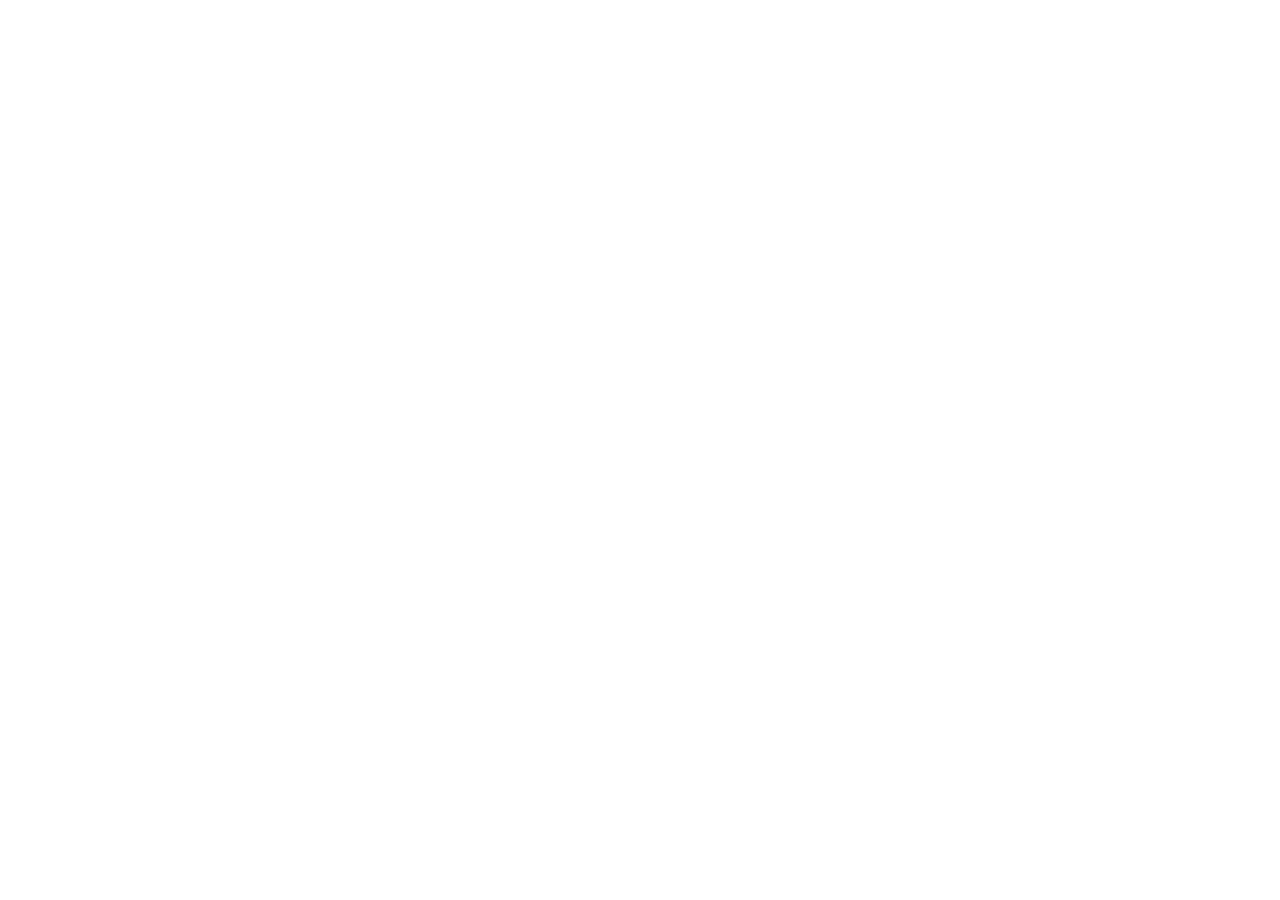
==== Documents/zigzag/index.html @ c941ffdc "색상 변수 지정" ====
<!DOCTYPE html>
<html>
	<head>
		<link rel="preconnect" href="https://fonts.googleapis.com">
		<link rel="preconnect" href="https://fonts.gstatic.com" crossorigin>
		<link href="https://fonts.googleapis.com/css2?family=Montserrat:wght@500;700&display=swap" rel="stylesheet">		
		<link rel="stylesheet" href="style.css">
	</head>
	<body>
	</body>
</html>
---- Documents/zigzag/style.css ----
/* 색상 변수 */
:root {
    font-family: 'Montserrat', sans-serif;
	--main-bg-color: #51318b;
	--highlight-color: #d9501a;
	--lightpurple-color: #a887e1;
	/*
	font-weight: 500;
	font-weight: 700;
	*/
}
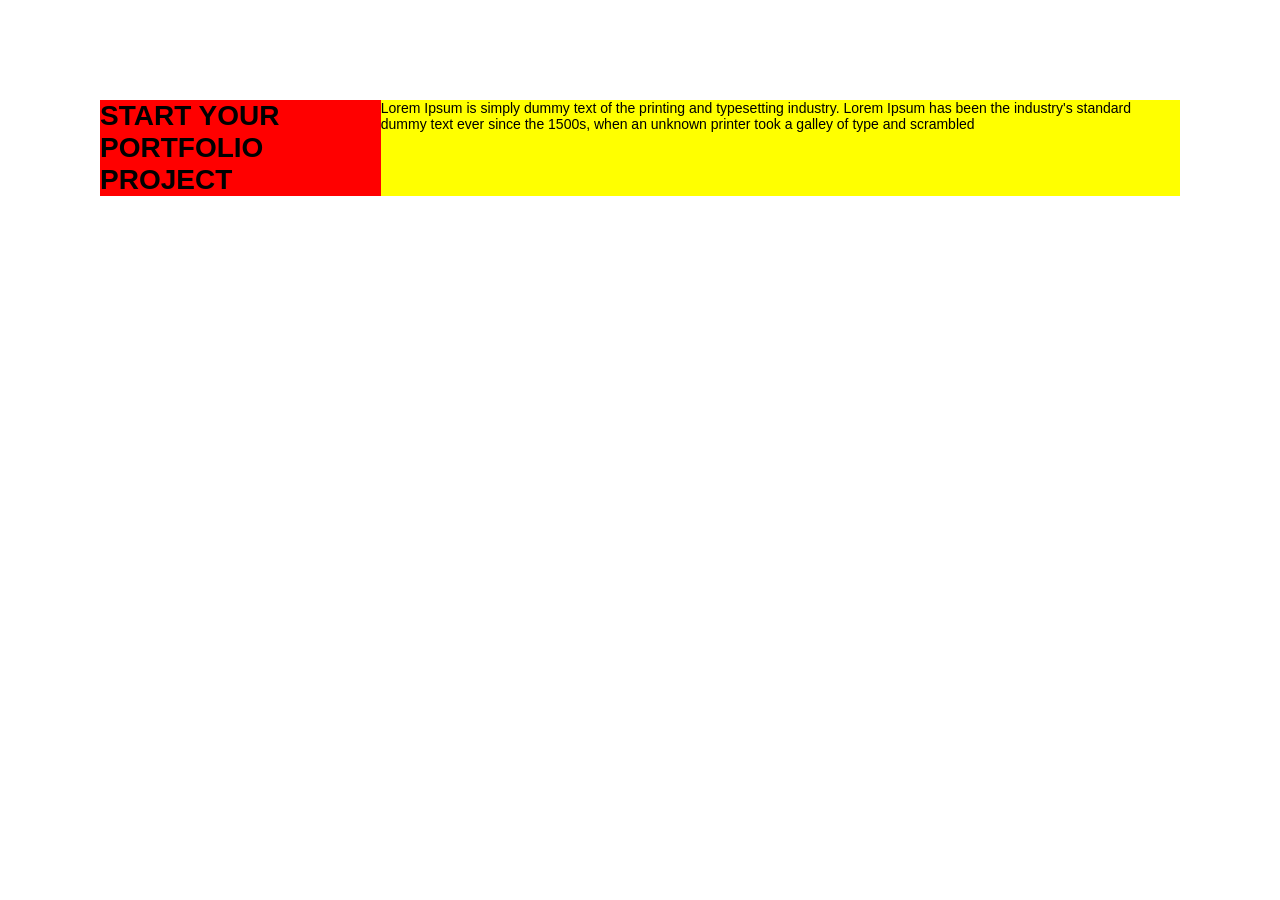
==== commit faa5f3fd: "header 레이아웃" ====
--- a/Documents/zigzag/index.html
+++ b/Documents/zigzag/index.html
@@ -1,5 +1,5 @@
 <!DOCTYPE html>
-<html>
+<html lang="en">
 	<head>
 		<link rel="preconnect" href="https://fonts.googleapis.com">
 		<link rel="preconnect" href="https://fonts.gstatic.com" crossorigin>
@@ -7,5 +7,15 @@
 		<link rel="stylesheet" href="style.css">
 	</head>
 	<body>
+		<div class="container">
+			<header>
+				<h1>
+					START YOUR PORTFOLIO PROJECT
+				</h1>
+				<p class="header-txt">
+					Lorem Ipsum is simply dummy text of the printing and typesetting industry. Lorem Ipsum has been the industry's standard dummy text ever since the 1500s, when an unknown printer took a galley of type and scrambled
+				</p>
+			</header>
+		</div>
 	</body>
 </html>
--- a/Documents/zigzag/style.css
+++ b/Documents/zigzag/style.css
@@ -9,3 +9,51 @@
 	font-weight: 700;
 	*/
 }
+
+/* 초기화 */
+* {
+	box-sizing: border-box;
+}
+
+body, h1, h2, p, ul, li {
+	margin: 0;
+	padding: 0;
+}
+
+li {
+	list-style-type: none;
+}
+
+/* 기본 글꼴 사이즈 */
+html {
+	font-size: 10px;
+}
+
+body {
+	font-size: 1.4rem;
+}
+
+/* 메인 코드 */
+body {
+	padding: 100px 0;
+}
+
+.container {
+	width: 1080px;
+	margin: 0 auto;
+}
+
+header {
+	display: flex;
+}
+
+h1 {
+	background-color: red;
+	flex-basis: 26%;
+	flex-shrink: 0;
+}
+
+.header-txt {
+	background-color: yellow;
+	flex-grow: 1;
+}
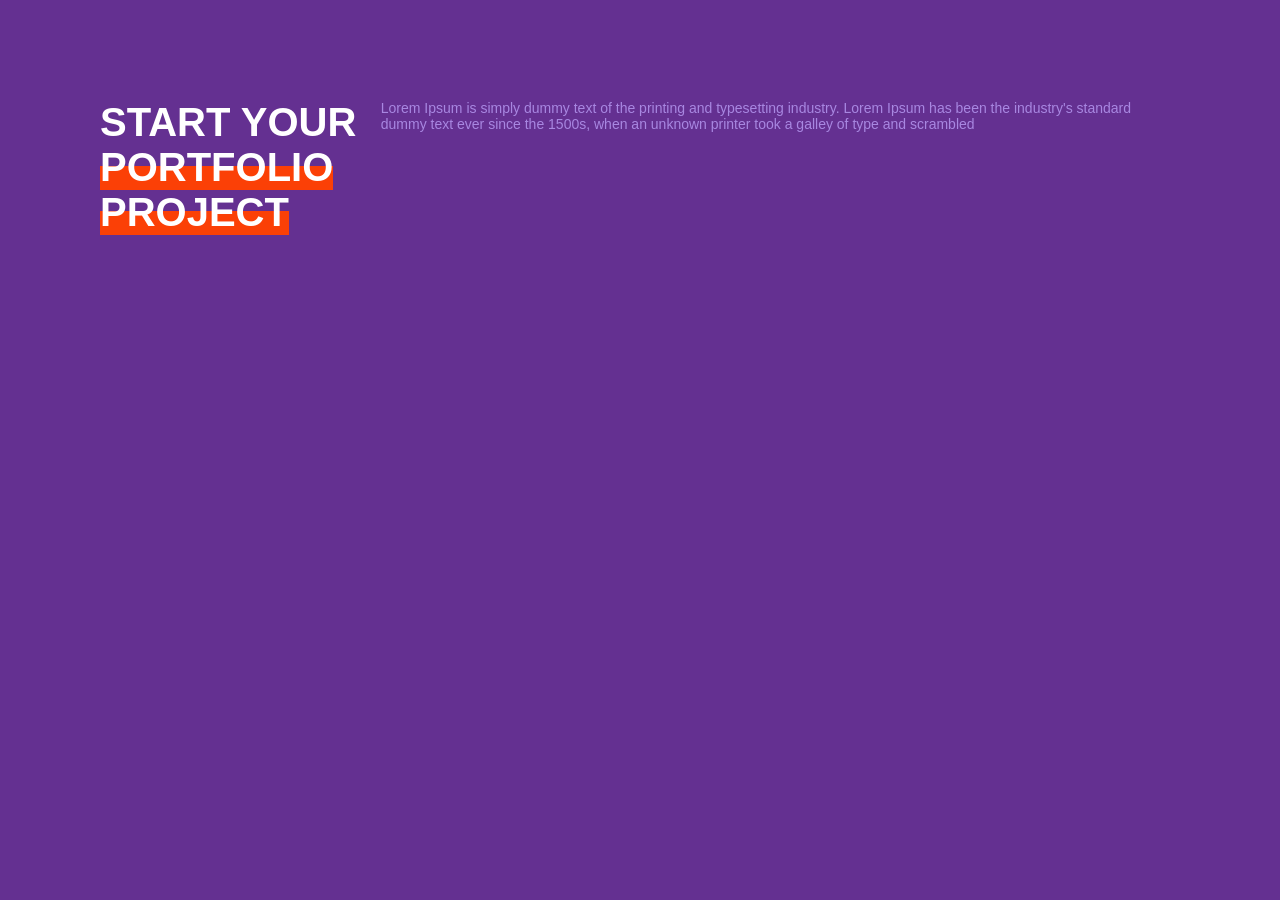
==== commit 0aeb0759: "h1에 밑줄 및 색상 변경" ====
--- a/Documents/zigzag/index.html
+++ b/Documents/zigzag/index.html
@@ -10,7 +10,7 @@
 		<div class="container">
 			<header>
 				<h1>
-					START YOUR PORTFOLIO PROJECT
+					START YOUR <span class="highlight">PORTFOLIO</span> <span class="highlight">PROJECT</span>
 				</h1>
 				<p class="header-txt">
 					Lorem Ipsum is simply dummy text of the printing and typesetting industry. Lorem Ipsum has been the industry's standard dummy text ever since the 1500s, when an unknown printer took a galley of type and scrambled
--- a/Documents/zigzag/style.css
+++ b/Documents/zigzag/style.css
@@ -1,8 +1,8 @@
 /* 색상 변수 */
 :root {
     font-family: 'Montserrat', sans-serif;
-	--main-bg-color: #51318b;
-	--highlight-color: #d9501a;
+	--main-bg-color: rgb(100, 48, 145);
+	--highlight-color: rgb(251, 64, 6);
 	--lightpurple-color: #a887e1;
 	/*
 	font-weight: 500;
@@ -18,6 +18,7 @@
 body, h1, h2, p, ul, li {
 	margin: 0;
 	padding: 0;
+	font-size: inherit;
 }
 
 li {
@@ -35,6 +36,7 @@
 
 /* 메인 코드 */
 body {
+	background-color: var(--main-bg-color);
 	padding: 100px 0;
 }
 
@@ -43,17 +45,35 @@
 	margin: 0 auto;
 }
 
+/* header */
 header {
 	display: flex;
 }
 
 h1 {
-	background-color: red;
+	font-size: 4rem;
 	flex-basis: 26%;
 	flex-shrink: 0;
+	color: white;
+}
+
+.highlight {
+	position: relative;
+	display: inline-block;
+}
+
+.highlight:after {
+	position: absolute;
+	bottom: 0;
+	content:"";
+	display: block;
+	background-color: var(--highlight-color);
+	height: 24.25px;
+	width: 100%;
+	z-index: -1;
 }
 
 .header-txt {
-	background-color: yellow;
 	flex-grow: 1;
+	color: var(--lightpurple-color);
 }
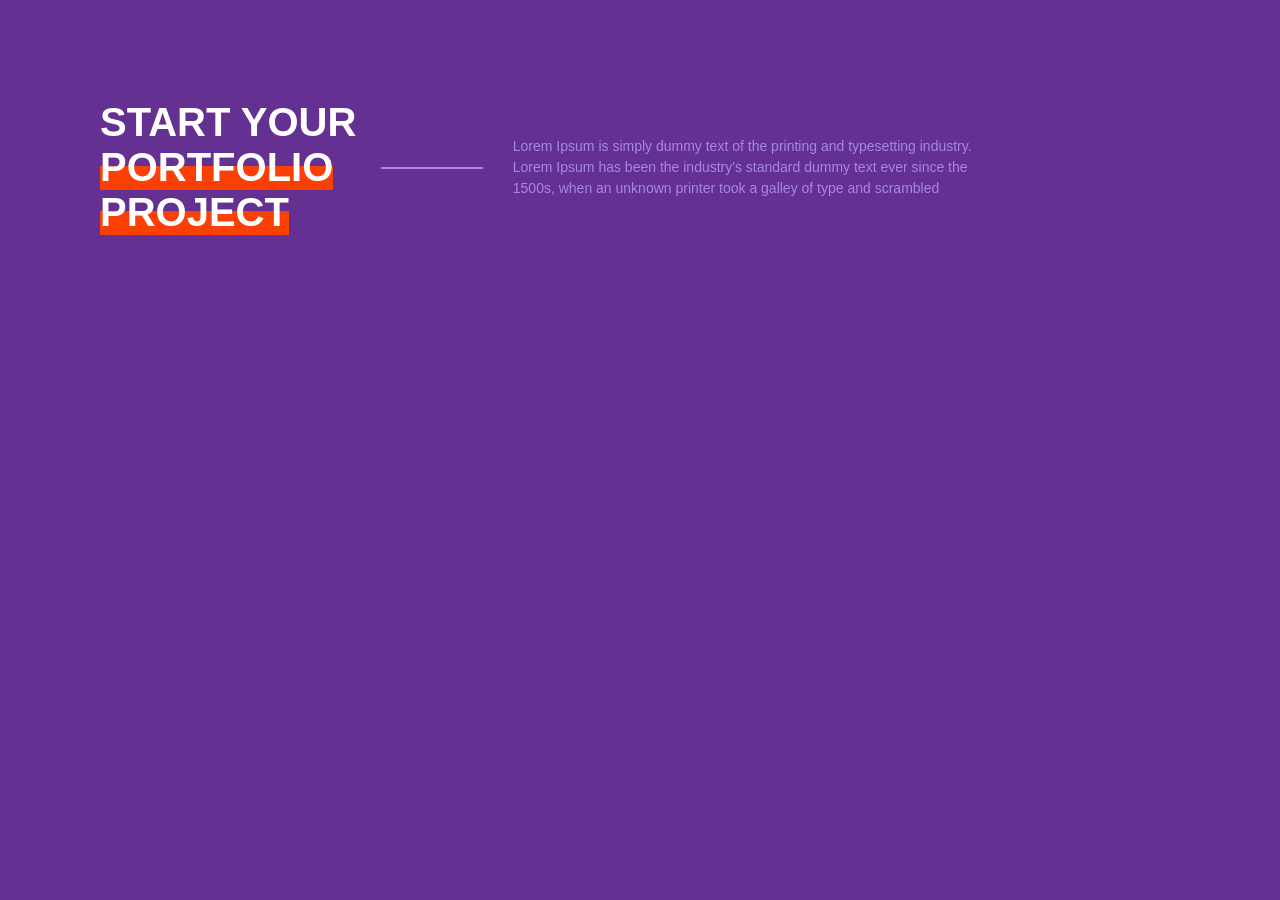
==== commit 55418e18: "header 내 텍스트 부분 완성" ====
--- a/Documents/zigzag/index.html
+++ b/Documents/zigzag/index.html
@@ -13,7 +13,9 @@
 					START YOUR <span class="highlight">PORTFOLIO</span> <span class="highlight">PROJECT</span>
 				</h1>
 				<p class="header-txt">
-					Lorem Ipsum is simply dummy text of the printing and typesetting industry. Lorem Ipsum has been the industry's standard dummy text ever since the 1500s, when an unknown printer took a galley of type and scrambled
+					<span class="txt-in-header">
+						Lorem Ipsum is simply dummy text of the printing and typesetting industry. Lorem Ipsum has been the industry's standard dummy text ever since the 1500s, when an unknown printer took a galley of type and scrambled
+					</span>
 				</p>
 			</header>
 		</div>
--- a/Documents/zigzag/style.css
+++ b/Documents/zigzag/style.css
@@ -75,5 +75,20 @@
 
 .header-txt {
 	flex-grow: 1;
+	display: flex;
 	color: var(--lightpurple-color);
+	align-items: center;
+	gap: 30px;
+}
+
+.header-txt::before {
+	content:"";
+	display: block;
+	width: 100px;
+	border: 1px solid var(--lightpurple-color);
+}
+
+.txt-in-header {
+	flex-basis: 58%;
+	line-height: 1.5;
 }
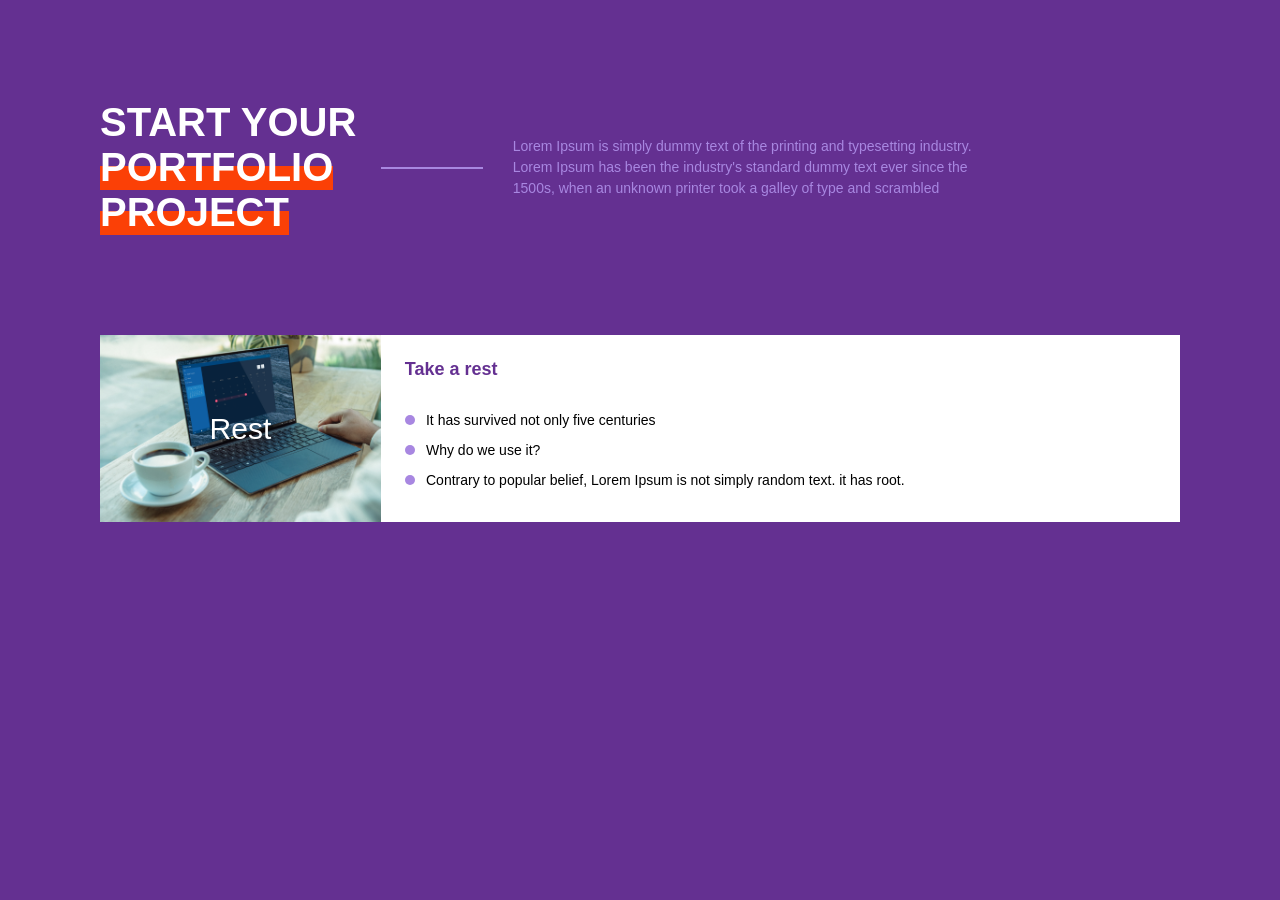
==== commit 3656a4ef: "메인 요소 첫 번째까지 레이아웃 완성" ====
--- a/Documents/zigzag/index.html
+++ b/Documents/zigzag/index.html
@@ -18,6 +18,34 @@
 					</span>
 				</p>
 			</header>
+			<main>
+				<div class="wrapper">
+					<figure>
+						<img src="images/photo01.png" alt="Resr">
+						<figcaption>Rest</figcaption>
+					</figure>
+					<section class="ul-section">
+						<h2>Take a rest</h2>
+						<ul>
+							<li>
+								<span class="txt-in-li">
+									It has survived not only five centuries
+								</span>
+							</li>
+							<li>
+								<span class="txt-in-li">
+									Why do we use it?
+								</span>
+							</li>
+							<li>
+								<span class="txt-in-li">
+									Contrary to popular belief, Lorem Ipsum is not simply random text. it has root.
+								</span>
+							</li>
+						</ul>
+					</section>
+				</div>
+			</main>
 		</div>
 	</body>
 </html>
--- a/Documents/zigzag/style.css
+++ b/Documents/zigzag/style.css
@@ -15,7 +15,7 @@
 	box-sizing: border-box;
 }
 
-body, h1, h2, p, ul, li {
+body, h1, h2, p, ul, li, figure {
 	margin: 0;
 	padding: 0;
 	font-size: inherit;
@@ -91,4 +91,63 @@
 .txt-in-header {
 	flex-basis: 58%;
 	line-height: 1.5;
+}
+
+main {
+	margin: 100px 0;
+}
+
+.wrapper {
+	display: flex;
+}
+
+figure {
+	flex-basis: 26%;
+	flex-shrink: 0;
+	position: relative;
+}
+
+img {
+	vertical-align: top;
+	width: 100%;
+}
+
+figcaption {
+	font-size: 3rem;
+	color: white;
+	position: absolute;
+	top: 50%;
+	left: 50%;
+	transform: translate(-50%, -50%);
+}
+
+.ul-section {
+	background-color: white;
+	flex-grow: 1;
+	padding: 24px;
+}
+
+h2 {
+	font-size: 1.8rem;
+	color: var(--main-bg-color);
+}
+
+ul {
+	margin-top: 32px;
+}
+
+li {
+	display: flex;
+	align-items: center;
+	margin-top: 1em;
+	gap: 0.8em;
+}
+
+li::before {
+	content:"";
+	display: block;
+	width: 10px;
+	height: 10px;
+	background-color: var(--lightpurple-color);
+	border-radius: 50%;
 }
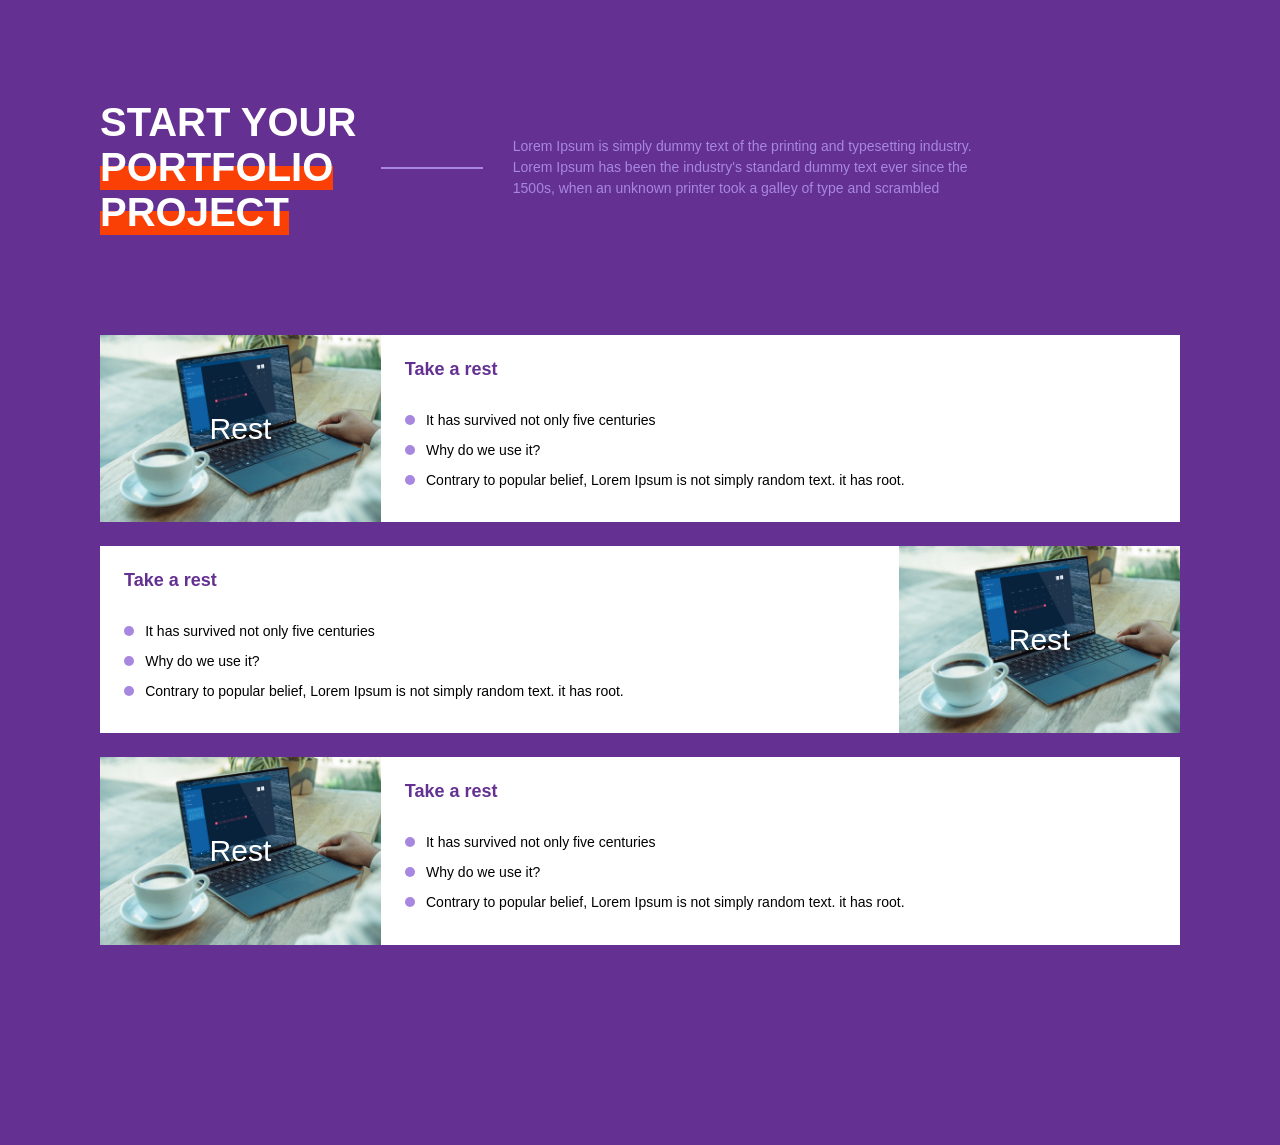
==== commit 3863997c: "main 내 전체 레이아웃 완성" ====
--- a/Documents/zigzag/index.html
+++ b/Documents/zigzag/index.html
@@ -45,6 +45,58 @@
 						</ul>
 					</section>
 				</div>
+				<div class="wrapper">
+					<figure>
+						<img src="images/photo01.png" alt="Resr">
+						<figcaption>Rest</figcaption>
+					</figure>
+					<section class="ul-section">
+						<h2>Take a rest</h2>
+						<ul>
+							<li>
+								<span class="txt-in-li">
+									It has survived not only five centuries
+								</span>
+							</li>
+							<li>
+								<span class="txt-in-li">
+									Why do we use it?
+								</span>
+							</li>
+							<li>
+								<span class="txt-in-li">
+									Contrary to popular belief, Lorem Ipsum is not simply random text. it has root.
+								</span>
+							</li>
+						</ul>
+					</section>
+				</div>
+				<div class="wrapper">
+					<figure>
+						<img src="images/photo01.png" alt="Resr">
+						<figcaption>Rest</figcaption>
+					</figure>
+					<section class="ul-section">
+						<h2>Take a rest</h2>
+						<ul>
+							<li>
+								<span class="txt-in-li">
+									It has survived not only five centuries
+								</span>
+							</li>
+							<li>
+								<span class="txt-in-li">
+									Why do we use it?
+								</span>
+							</li>
+							<li>
+								<span class="txt-in-li">
+									Contrary to popular belief, Lorem Ipsum is not simply random text. it has root.
+								</span>
+							</li>
+						</ul>
+					</section>
+				</div>
 			</main>
 		</div>
 	</body>
--- a/Documents/zigzag/style.css
+++ b/Documents/zigzag/style.css
@@ -99,6 +99,7 @@
 
 .wrapper {
 	display: flex;
+	margin-top: 24px;
 }
 
 figure {
@@ -150,4 +151,8 @@
 	height: 10px;
 	background-color: var(--lightpurple-color);
 	border-radius: 50%;
+}
+
+.wrapper:nth-child(2) {
+	flex-direction : row-reverse;
 }
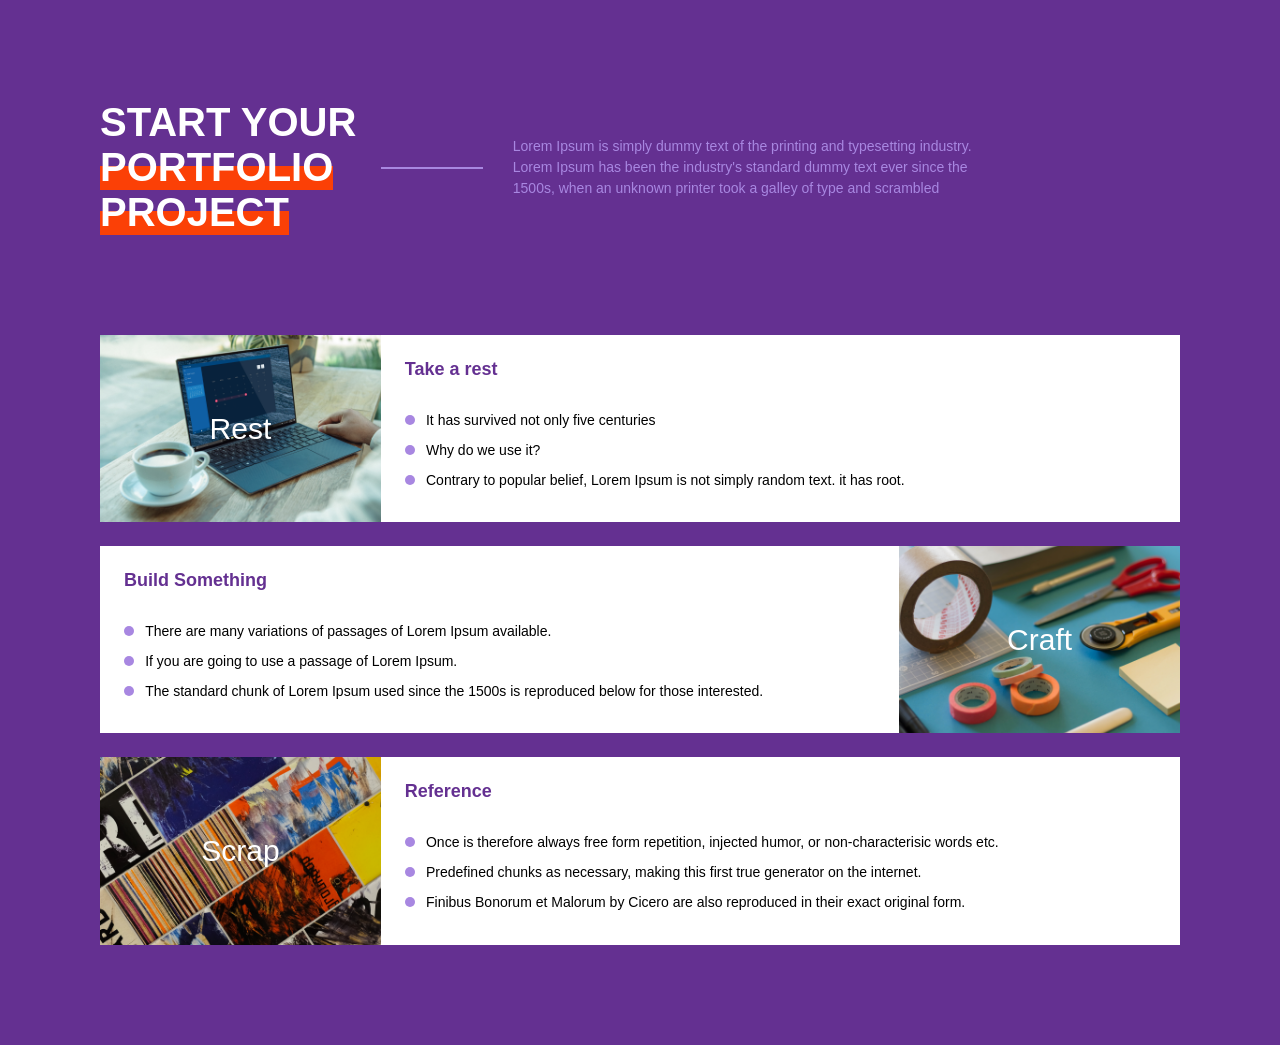
==== commit 49032d0b: "세부텍스트 및 메인 마진 바텀 없앰" ====
--- a/Documents/zigzag/index.html
+++ b/Documents/zigzag/index.html
@@ -47,25 +47,25 @@
 				</div>
 				<div class="wrapper">
 					<figure>
-						<img src="images/photo01.png" alt="Resr">
-						<figcaption>Rest</figcaption>
+						<img src="images/photo02.png" alt="Resr">
+						<figcaption>Craft</figcaption>
 					</figure>
 					<section class="ul-section">
-						<h2>Take a rest</h2>
+						<h2>Build Something</h2>
 						<ul>
 							<li>
 								<span class="txt-in-li">
-									It has survived not only five centuries
+									There are many variations of passages of Lorem Ipsum available.
 								</span>
 							</li>
 							<li>
 								<span class="txt-in-li">
-									Why do we use it?
+									If you are going to use a passage of Lorem Ipsum.
 								</span>
 							</li>
 							<li>
 								<span class="txt-in-li">
-									Contrary to popular belief, Lorem Ipsum is not simply random text. it has root.
+									The standard chunk of Lorem Ipsum used since the 1500s is reproduced below for those interested.
 								</span>
 							</li>
 						</ul>
@@ -73,25 +73,25 @@
 				</div>
 				<div class="wrapper">
 					<figure>
-						<img src="images/photo01.png" alt="Resr">
-						<figcaption>Rest</figcaption>
+						<img src="images/photo03.png" alt="Resr">
+						<figcaption>Scrap</figcaption>
 					</figure>
 					<section class="ul-section">
-						<h2>Take a rest</h2>
+						<h2>Reference</h2>
 						<ul>
 							<li>
 								<span class="txt-in-li">
-									It has survived not only five centuries
+									Once is therefore always free form repetition, injected humor, or non-characterisic words etc.
 								</span>
 							</li>
 							<li>
 								<span class="txt-in-li">
-									Why do we use it?
+									Predefined chunks as necessary, making this first true generator on the internet.
 								</span>
 							</li>
 							<li>
 								<span class="txt-in-li">
-									Contrary to popular belief, Lorem Ipsum is not simply random text. it has root.
+									Finibus Bonorum et Malorum by Cicero are also reproduced in their exact original form.
 								</span>
 							</li>
 						</ul>
--- a/Documents/zigzag/style.css
+++ b/Documents/zigzag/style.css
@@ -94,7 +94,7 @@
 }
 
 main {
-	margin: 100px 0;
+	margin: 100px 0 0;
 }
 
 .wrapper {
